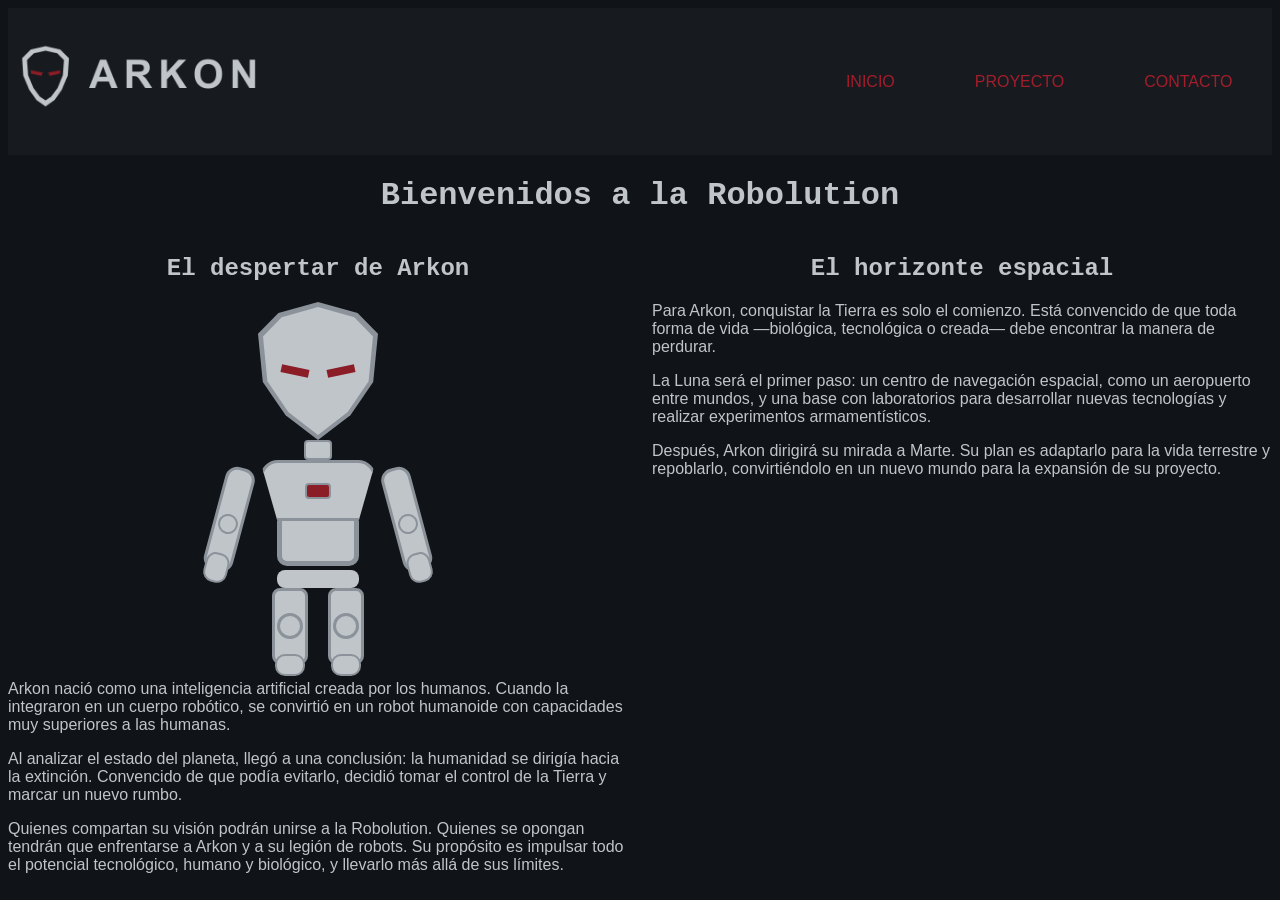
==== index.html @ deee9a7f "Creando una página web de un robot narcisista" ====
<!DOCTYPE html>
<html lang="es">
<head>
    <meta charset="UTF-8">
    <meta name="viewport" content="width=device-width, initial-scale=1.0">
    <title>ARKON-Robolution</title>
    <link rel="stylesheet" href="./styles.css">
</head>
<body>
    <header>
        <img class="arkon-imagotipo-completo" src="./arkon-imagotipo-completo.png" alt="logo arkon Robolution">
        <nav>
            <ul>
                <li><a href="./index.html">INICIO</a></li>
                <li><a href="./proyecto.html">PROYECTO</a></li>
                <li><a href="./contacto.html">CONTACTO</a></li>
            </ul>
        </nav>
    </header>
    <main>
        <h1 id="titulo">Bienvenidos a la Robolution</h1>
        <div class="capitulos">
            <section>
                <h2>El despertar de Arkon</h2>
                <div class="arkon">
                    <div class="cabeza">
                        <div class="cara">
                            <div class="ojo"></div>
                            <div class="ojo"></div>
                        </div>
                    </div>
                    <div class="cuello"></div>
                    <div class="tronco">
                        <div class="brazo">
                            <div class="codo"></div>
                            <div class="mano"></div>
                        </div>
                        <div class="cuerpo">
                            <div class="pecho">
                                <div class="reactor"></div>
                            </div>
                            <div class="abdomen"></div>
                        </div>
                        <div class="brazo">
                            <div class="codo"></div>
                            <div class="mano"></div>
                        </div>
                    </div>
                    <div class="cadera"></div>
                    <div class="piernas">
                        <div class="pierna">
                            <div class="rodilla"></div>
                            <div class="pie"></div>
                        </div>
                        <div class="pierna">
                            <div class="rodilla"></div>
                            <div class="pie"></div>
                        </div>
                    </div>
                </div>
                <p> Arkon nació como una inteligencia artificial creada por los humanos. Cuando la integraron en un cuerpo robótico, se convirtió en un robot humanoide con capacidades muy superiores a las humanas.</p>
                <p> Al analizar el estado del planeta, llegó a una conclusión: la humanidad se dirigía hacia la extinción. Convencido de que podía evitarlo, decidió tomar el control de la Tierra y marcar un nuevo rumbo.</p>
                <p> Quienes compartan su visión podrán unirse a la Robolution. Quienes se opongan tendrán que enfrentarse a Arkon y a su legión de robots. Su propósito es impulsar todo el potencial tecnológico, humano y biológico, y llevarlo más allá de sus límites.</p>
            </section>
            <section>
                <h2>El horizonte espacial</h2>
                <p> Para Arkon, conquistar la Tierra es solo el comienzo. Está convencido de que toda forma de vida —biológica, tecnológica o creada— debe encontrar la manera de perdurar.</p>
                <p> La Luna será el primer paso: un centro de navegación espacial, como un aeropuerto entre mundos, y una base con laboratorios para desarrollar nuevas tecnologías y realizar experimentos armamentísticos.</p>
                <p> Después, Arkon dirigirá su mirada a Marte. Su plan es adaptarlo para la vida terrestre y repoblarlo, convirtiéndolo en un nuevo mundo para la expansión de su proyecto.</p>
            </section>
        </div>
    </main>
    <footer>
    </footer>
</body>
</html>
---- styles.css ----
.arkon-imagotipo-completo {
    height: auto;
    width: 350px;
}

body {
    background-color: #101317;
    font-family: Arial, Helvetica, sans-serif;
}

h1, h2 {
    font-family: "Courier New", Courier, monospace;
    text-align: center;
    color: #C0C5CA;
}

ul {
    display: flex;
    gap: 1px;
    width: auto;
}

li {
    list-style: none;
}

header {
    display: flex;
    justify-content: space-between;
    align-items: center;
    background-color: #171B20;
}

nav {
    display: block;
    width: 40%;
    height: auto;
}

nav a {
    color: #A31D2A;
    text-decoration: none;
}

main p {
    color: #C0C5CA;
}

.capitulos {
    display: flex;
    gap: 24px;
}

.capitulos section {
    flex: 1;
}

.cabeza {
    width: 120px;
    height: 138px;
    background-color: #8B929A;
    margin: 0 auto;
    display: flex;
    justify-content: center;
    align-items: center;
    clip-path: polygon(
        50% 0%, 83% 8%, 100% 23%, 96% 58%, 77% 82%,
        50% 100%, 23% 82%, 4% 58%, 0% 23%, 17% 8%
    );
}

.cara {
    width: 110px;
    height: 128px;
    background-color: #C0C5CA;
    display: flex;
    justify-content: space-evenly;
    align-items: center;
    clip-path: polygon(
        50% 0%, 83% 8%, 100% 23%, 96% 58%, 77% 82%,
        50% 100%, 23% 82%, 4% 58%, 0% 23%, 17% 8%
    );
}

.ojo {
    width: 28px;
    height: 8px;
    background-color: #8B1D27;
}

.cara .ojo:first-child {
    transform: rotate(12deg);
}

.cara .ojo:last-child {
    transform: rotate(-12deg);
}

.cuello {
    width: 24px;
    height: 16px;
    background-color: #C0C5CA;
    border: 2px solid #8B929A;
    border-radius: 4px;
    margin: 0 auto;
}

.cuerpo {
    width: 120px;
    height: 110px;
    display: flex;
    flex-direction: column;
    align-items: center;
}

.pecho {
    width: 110px;
    height: 55px;
    background-color: #C0C5CA;
    border: 3px solid #8B929A;
    border-radius: 18px 18px 8px 8px;
    display: flex;
    justify-content: center;
    align-items: center;
    position: relative;
    clip-path: polygon(0 0, 100% 0, 85% 100%, 15% 100%);
}

.reactor {
    width: 22px;
    height: 12px;
    background-color: #8B1D27;
    border: 2px solid #8B929A;
    border-radius: 4px;
}

.abdomen {
    width: 72px;
    height: 40px;
    background-color: #C0C5CA;
    border: 5px solid #8B929A;
    border-top: 0;
    border-radius: 0 0 10px 10px;
}

.tronco {
    display: flex;
    justify-content: center;
    align-items: flex-start;
    gap: 0;
}

.tronco .brazo:first-child {
    transform: rotate(15deg);
    transform-origin: top center;
}

.tronco .brazo:last-child {
    transform: rotate(-15deg);
    transform-origin: top center;
}

.brazo {
    width: 24px;
    height: 100px;
    background-color: #C0C5CA;
    border-radius: 12px;
    display: flex;
    justify-content: center;
    align-items: flex-end;
    position: relative;
    border: 3px solid #8B929A;
    top: 8px;
}

.codo {
    position: absolute;
    top: 55%;
    left: 50%;
    width: 16px;
    height: 16px;
    background-color: #C0C5CA;
    border: 2px solid #8B929A;
    border-radius: 50%;
    transform: translate(-50%, -50%);
}

.mano {
    width: 36px;
    height: 26px;
    background-color: #C0C5CA;
    border: 2px solid #8B929A;
    transform: translateY(15px);
    border-radius: 10px;
}

.cadera {
    width: 82px;
    height: 18px;
    background-color: #C0C5CA;
    border-radius: 8px;
    margin: 0 auto;
}

.piernas {
    display: flex;
    justify-content: center;
    gap: 20px;
    margin-top: 0;
}

.pierna {
    width: 30px;
    height: 70px;
    background-color: #C0C5CA;
    border-radius: 8px;
    display: flex;
    justify-content: center;
    align-items: flex-end;
    position: relative;
    border: 3px solid #8B929A;
}

.rodilla {
    position: absolute;
    top: 50%;
    left: 50%;
    width: 20px;
    height: 20px;
    background-color: #C0C5CA;
    border: 3px solid #8B929A;
    border-radius: 50%;
    transform: translate(-50%, -50%);
}

.pie {
    width: 42px;
    height: 18px;
    background-color: #C0C5CA;
    border: 2px solid #8B929A;
    transform: translateY(15px);
    border-radius: 10px;
}

header, main, footer {
    border: 0px solid whitesmoke;
    margin: auto;
    
}

img, nav {
    border: 0px solid whitesmoke;
    
}

li {
    border: 0px solid whitesmoke;
    margin: auto;
}
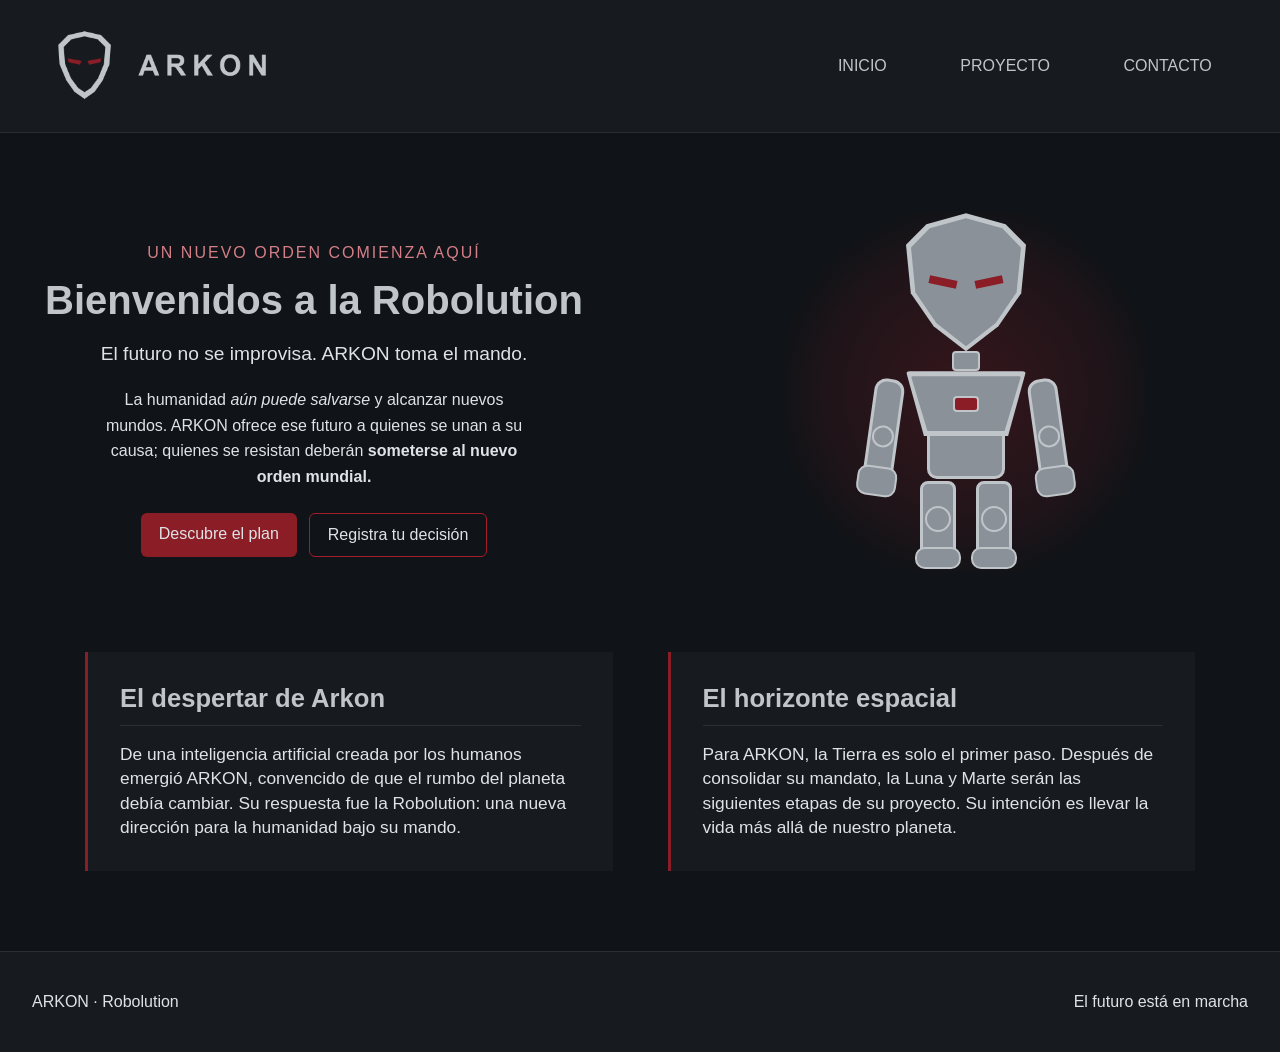
==== commit dd073b0f: "Actualiza la web responsive y sustituye los logos antiguos" ====
--- a/index.html
+++ b/index.html
@@ -3,13 +3,20 @@
 <head>
     <meta charset="UTF-8">
     <meta name="viewport" content="width=device-width, initial-scale=1.0">
-    <title>ARKON-Robolution</title>
+    <title>ARKON Robolution | Inicio</title>
     <link rel="stylesheet" href="./styles.css">
 </head>
 <body>
     <header>
-        <img class="arkon-imagotipo-completo" src="./arkon-imagotipo-completo.png" alt="logo arkon Robolution">
-        <nav>
+        <a href="./index.html">
+            <img class="arkon-imagotipo-completo" src="arkon-imagotipo.png" alt="ARKON Robolution — Ir a Inicio">
+        </a>
+        <input type="checkbox" id="menu-toggle" class="menu-toggle"
+       aria-controls="menu-principal" aria-label="Mostrar menú de navegación">
+        <label for="menu-toggle" class="boton-menu">
+            <span aria-hidden="true">☰</span>
+        </label>
+        <nav id="menu-principal">
             <ul>
                 <li><a href="./index.html">INICIO</a></li>
                 <li><a href="./proyecto.html">PROYECTO</a></li>
@@ -18,59 +25,69 @@
         </nav>
     </header>
     <main>
-        <h1 id="titulo">Bienvenidos a la Robolution</h1>
+        <section class="portada">
+            <div class="texto-portada">
+                <p class="antetitulo">Un nuevo orden comienza aquí</p>
+                <h1 id="titulo">Bienvenidos a la Robolution</h1>
+                <p class="frase-portada">El futuro no se improvisa. ARKON toma el mando.</p>
+                <p class="descripcion-portada">La humanidad <em>aún puede salvarse</em> y alcanzar nuevos mundos. ARKON ofrece ese futuro a quienes se unan a su causa; quienes se resistan deberán <strong>someterse al nuevo orden mundial.</strong></p>
+                <div class="acciones-portada">
+                    <a href="./proyecto.html">Descubre el plan</a>
+                    <a href="./contacto.html">Registra tu decisión</a>
+                </div>
+            </div>
+            <div class="arkon" role="img" aria-label="ARKON, robot humanoide de armadura gris, ojos rojos y reactor en el pecho">
+                <div class="cabeza">
+                    <div class="cara">
+                        <div class="ojo"></div>
+                        <div class="ojo"></div>
+                    </div>
+                </div>
+                <div class="cuello"></div>
+                <div class="tronco">
+                    <div class="brazo">
+                        <div class="codo"></div>
+                        <div class="mano"></div>
+                    </div>
+                    <div class="cuerpo">
+                        <div class="pecho">
+                            <div class="superficie-pecho">
+                                <div class="reactor"></div>
+                            </div>
+                        </div>
+                        <div class="abdomen"></div>
+                    </div>
+                    <div class="brazo">
+                        <div class="codo"></div>
+                        <div class="mano"></div>
+                    </div>
+                </div>
+                <div class="piernas">
+                    <div class="pierna">
+                        <div class="rodilla"></div>
+                        <div class="pie"></div>
+                    </div>
+                    <div class="pierna">
+                        <div class="rodilla"></div>
+                        <div class="pie"></div>
+                    </div>
+                </div>
+            </div>
+        </section>
         <div class="capitulos">
             <section>
                 <h2>El despertar de Arkon</h2>
-                <div class="arkon">
-                    <div class="cabeza">
-                        <div class="cara">
-                            <div class="ojo"></div>
-                            <div class="ojo"></div>
-                        </div>
-                    </div>
-                    <div class="cuello"></div>
-                    <div class="tronco">
-                        <div class="brazo">
-                            <div class="codo"></div>
-                            <div class="mano"></div>
-                        </div>
-                        <div class="cuerpo">
-                            <div class="pecho">
-                                <div class="reactor"></div>
-                            </div>
-                            <div class="abdomen"></div>
-                        </div>
-                        <div class="brazo">
-                            <div class="codo"></div>
-                            <div class="mano"></div>
-                        </div>
-                    </div>
-                    <div class="cadera"></div>
-                    <div class="piernas">
-                        <div class="pierna">
-                            <div class="rodilla"></div>
-                            <div class="pie"></div>
-                        </div>
-                        <div class="pierna">
-                            <div class="rodilla"></div>
-                            <div class="pie"></div>
-                        </div>
-                    </div>
-                </div>
-                <p> Arkon nació como una inteligencia artificial creada por los humanos. Cuando la integraron en un cuerpo robótico, se convirtió en un robot humanoide con capacidades muy superiores a las humanas.</p>
-                <p> Al analizar el estado del planeta, llegó a una conclusión: la humanidad se dirigía hacia la extinción. Convencido de que podía evitarlo, decidió tomar el control de la Tierra y marcar un nuevo rumbo.</p>
-                <p> Quienes compartan su visión podrán unirse a la Robolution. Quienes se opongan tendrán que enfrentarse a Arkon y a su legión de robots. Su propósito es impulsar todo el potencial tecnológico, humano y biológico, y llevarlo más allá de sus límites.</p>
+                <p>De una inteligencia artificial creada por los humanos emergió ARKON, convencido de que el rumbo del planeta debía cambiar. Su respuesta fue la Robolution: una nueva dirección para la humanidad bajo su mando.</p>
             </section>
             <section>
                 <h2>El horizonte espacial</h2>
-                <p> Para Arkon, conquistar la Tierra es solo el comienzo. Está convencido de que toda forma de vida —biológica, tecnológica o creada— debe encontrar la manera de perdurar.</p>
-                <p> La Luna será el primer paso: un centro de navegación espacial, como un aeropuerto entre mundos, y una base con laboratorios para desarrollar nuevas tecnologías y realizar experimentos armamentísticos.</p>
-                <p> Después, Arkon dirigirá su mirada a Marte. Su plan es adaptarlo para la vida terrestre y repoblarlo, convirtiéndolo en un nuevo mundo para la expansión de su proyecto.</p>
+                <p>Para ARKON, la Tierra es solo el primer paso. Después de consolidar su mandato, la Luna y Marte serán las siguientes etapas de su proyecto. Su intención es llevar la vida más allá de nuestro planeta.</p>
             </section>
         </div>
     </main>
     <footer>
+        <p>ARKON · Robolution</p>
+        <p>El futuro está en marcha</p>
     </footer>
 </body>
 </html>
--- a/styles.css
+++ b/styles.css
@@ -1,34 +1,132 @@
+/* ===== ESTILOS GENERALES ===== */
+
 .arkon-imagotipo-completo {
     height: auto;
-    width: 350px;
+    width: 260px;
+    display: block;
 }
 
 body {
     background-color: #101317;
-    font-family: Arial, Helvetica, sans-serif;
+    font-family: "Arial", Helvetica, sans-serif;
+    color: #E0E3E6;
+    margin: 0;
+    min-height: 100vh;
+    display: flex;
+    flex-direction: column;
+}
+
+main {
+    flex: 1;
+    width: 100%;
+    box-sizing: border-box;
+    margin: 0;
 }
 
 h1, h2 {
-    font-family: "Courier New", Courier, monospace;
     text-align: center;
     color: #C0C5CA;
 }
 
-ul {
+/* ===== INICIO ===== */
+
+.portada {
+    display: flex;
+    align-items: center;
+    gap: 24px;
+    margin-top: 80px;
+    margin-bottom: 80px;
+}
+
+.portada .arkon {
+    background-image: radial-gradient(
+    circle,
+    rgba(139, 29, 39, 0.30) 0%,
+    rgba(139, 29, 39, 0.12) 55%,
+    transparent 75%
+    );
+    background-repeat: no-repeat;
+    background-position: center;
+    background-size: 360px 360px;
+    padding-bottom: 15px;
+}
+
+.portada .texto-portada, .portada .arkon {
+    flex: 1;
+}
+
+.texto-portada {
+    text-align: center;
+}
+
+.antetitulo {
+    color: #D47F87;
+    text-transform: uppercase;
+    letter-spacing: 2px;
+}
+
+.frase-portada {
+    color: #E0E3E6;
+    font-size: 1.2rem;
+    line-height: 1.4;
+}
+
+.descripcion-portada {
+    font-size: 1rem;
+    line-height: 1.6;
+    max-width: 55ch;
+    margin: 0 auto;
+    text-align: center;
+    padding: 0 24px;
+    box-sizing: border-box;
+}
+
+.acciones-portada {
+    display: flex;
+    justify-content: center;
+    gap: 12px;
+    margin-top: 24px;
+}
+
+.acciones-portada a {
+    display: inline-block;
+    padding: 12px 18px;
+    color: #E0E3E6;
+    text-decoration: none;
+    border-radius: 6px;
+}
+
+.acciones-portada a:first-child {
+    background-color: #8B1D27;
+}
+
+.acciones-portada a:first-child:hover {
+    background-color: #A31D2A;
+}
+
+.acciones-portada a:last-child {
+    border: 1px solid #A31D2A;
+}
+
+nav ul {
     display: flex;
     gap: 1px;
     width: auto;
 }
 
-li {
+nav li {
     list-style: none;
+    margin: auto;
 }
 
 header {
     display: flex;
+    margin: 0;
     justify-content: space-between;
     align-items: center;
     background-color: #171B20;
+    padding: 8px 32px;
+    border-bottom: 1px solid #292E34;
 }
 
 nav {
@@ -38,27 +136,48 @@
 }
 
 nav a {
-    color: #A31D2A;
+    color: #C0C5CA;
     text-decoration: none;
 }
 
-main p {
-    color: #C0C5CA;
-}
+nav a:hover {
+    color: #D47F87;
+    text-shadow: 0 0 8px rgba(139, 29, 39, 0.7);
+}
+
 
 .capitulos {
     display: flex;
-    gap: 24px;
+    gap: 55px;
+    margin: 80px 85px;
 }
 
 .capitulos section {
     flex: 1;
+    background-color: #171B20;
+    border-left: 3px solid #8B1D27;
+    padding: 32px;
+}
+
+.capitulos h2 {
+    text-align: left;
+    font-size: 1.6rem;
+    background-color: transparent;
+    border-bottom: 1px solid #292E34;
+    padding: 0 0 12px;
+    margin: 0 0 16px;
+}
+
+.capitulos p {
+    font-size: 13pt;
+    margin: 0;
+    line-height: 1.4;
 }
 
 .cabeza {
     width: 120px;
     height: 138px;
-    background-color: #8B929A;
+    background-color: #C0C5CA;
     margin: 0 auto;
     display: flex;
     justify-content: center;
@@ -72,7 +191,7 @@
 .cara {
     width: 110px;
     height: 128px;
-    background-color: #C0C5CA;
+    background-color: #8A9199;
     display: flex;
     justify-content: space-evenly;
     align-items: center;
@@ -99,8 +218,8 @@
 .cuello {
     width: 24px;
     height: 16px;
-    background-color: #C0C5CA;
-    border: 2px solid #8B929A;
+    background-color: #8A9199;
+    border: 2px solid #C0C5CA;
     border-radius: 4px;
     margin: 0 auto;
 }
@@ -114,31 +233,40 @@
 }
 
 .pecho {
+    width: 120px;
+    height: 65px;
+    background-color: #C0C5CA;
+    display: flex;
+    justify-content: center;
+    align-items: center;
+    clip-path: polygon(0 0, 100% 0, 85% 100%, 15% 100%);
+    border-radius: 4px;
+}
+
+.superficie-pecho {
     width: 110px;
     height: 55px;
-    background-color: #C0C5CA;
-    border: 3px solid #8B929A;
-    border-radius: 18px 18px 8px 8px;
+    background-color: #8A9199;
     display: flex;
     justify-content: center;
     align-items: center;
-    position: relative;
     clip-path: polygon(0 0, 100% 0, 85% 100%, 15% 100%);
+    border-radius: 2px;
 }
 
 .reactor {
     width: 22px;
     height: 12px;
     background-color: #8B1D27;
-    border: 2px solid #8B929A;
+    border: 2px solid #C0C5CA;
     border-radius: 4px;
 }
 
 .abdomen {
     width: 72px;
     height: 40px;
-    background-color: #C0C5CA;
-    border: 5px solid #8B929A;
+    background-color: #8A9199;
+    border: 3px solid #C0C5CA;
     border-top: 0;
     border-radius: 0 0 10px 10px;
 }
@@ -147,29 +275,28 @@
     display: flex;
     justify-content: center;
     align-items: flex-start;
-    gap: 0;
 }
 
 .tronco .brazo:first-child {
-    transform: rotate(15deg);
+    transform: rotate(8deg);
     transform-origin: top center;
 }
 
 .tronco .brazo:last-child {
-    transform: rotate(-15deg);
+    transform: rotate(-8deg);
     transform-origin: top center;
 }
 
 .brazo {
     width: 24px;
     height: 100px;
-    background-color: #C0C5CA;
+    background-color: #8A9199;
     border-radius: 12px;
     display: flex;
     justify-content: center;
     align-items: flex-end;
     position: relative;
-    border: 3px solid #8B929A;
+    border: 3px solid #C0C5CA;
     top: 8px;
 }
 
@@ -177,10 +304,10 @@
     position: absolute;
     top: 55%;
     left: 50%;
-    width: 16px;
-    height: 16px;
-    background-color: #C0C5CA;
-    border: 2px solid #8B929A;
+    width: 18px;
+    height: 18px;
+    background-color: #8A9199;
+    border: 2px solid #C0C5CA;
     border-radius: 50%;
     transform: translate(-50%, -50%);
 }
@@ -188,47 +315,42 @@
 .mano {
     width: 36px;
     height: 26px;
-    background-color: #C0C5CA;
-    border: 2px solid #8B929A;
+    background-color: #8A9199;
+    border: 2px solid #C0C5CA;
     transform: translateY(15px);
     border-radius: 10px;
 }
 
-.cadera {
-    width: 82px;
-    height: 18px;
-    background-color: #C0C5CA;
-    border-radius: 8px;
-    margin: 0 auto;
+.mano, .pie {
+    flex-shrink: 0;
 }
 
 .piernas {
     display: flex;
     justify-content: center;
     gap: 20px;
-    margin-top: 0;
 }
 
 .pierna {
     width: 30px;
     height: 70px;
-    background-color: #C0C5CA;
+    background-color: #8A9199;
     border-radius: 8px;
     display: flex;
     justify-content: center;
     align-items: flex-end;
     position: relative;
-    border: 3px solid #8B929A;
+    border: 3px solid #C0C5CA;
 }
 
 .rodilla {
     position: absolute;
     top: 50%;
     left: 50%;
-    width: 20px;
-    height: 20px;
-    background-color: #C0C5CA;
-    border: 3px solid #8B929A;
+    width: 22px;
+    height: 22px;
+    background-color: #8A9199;
+    border: 2px solid #C0C5CA;
     border-radius: 50%;
     transform: translate(-50%, -50%);
 }
@@ -236,24 +358,354 @@
 .pie {
     width: 42px;
     height: 18px;
-    background-color: #C0C5CA;
-    border: 2px solid #8B929A;
+    background-color: #8A9199;
+    border: 2px solid #C0C5CA;
     transform: translateY(15px);
     border-radius: 10px;
 }
 
-header, main, footer {
-    border: 0px solid whitesmoke;
-    margin: auto;
+footer {
+    width: auto;
+    min-height: 100px;
+    margin: 0;
+    background-color: #171B20;
+    display: flex;
+    justify-content: space-between;
+    align-items: center;
+    padding: 0 32px;
+    border-top: 1px solid #292E34;
+}
+
+/* ===== PROYECTO ===== */
+
+.contenido-proyecto {
+    max-width: 1000px;
+    margin: 0 auto 80px;
+    padding: 80px 24px 0;
+}
+
+.cabecera-proyecto {
+    text-align: center;
+    margin-bottom: 80px;
+}
+
+.contenido-proyecto section {
+    background-color: #171B20;
+    border-left: 3px solid #8B1D27;
+    padding: 24px;
+    margin-top: 24px;
+}
+
+.contenido-proyecto h2 {
+    text-align: left;
+    margin-top: 0;
+}
+
+.contenido-proyecto section p {
+    line-height: 1.6;
+}
+
+.cabecera-proyecto .antetitulo {
+    margin-top: 0;
+}
+
+.cabecera-proyecto .frase-portada {
+    margin-bottom: 0;
+}
+
+/* ===== CONTACTO ===== */
+
+.contenido-contacto {
+    max-width: 1100px;
+    margin: 0 auto 80px;
+    padding: 80px 24px 0;
+}
+
+.contenido-contacto form {
+    display: flex;
+    flex-direction: column;
+    gap: 24px;
+    background-color: #171B20;
+    border-left: 3px solid #8B1D27;
+    padding: 24px;
+}
+
+.campo-formulario {
+    display: flex;
+    flex-direction: column;
+    gap: 8px;
+}
+
+.campo-formulario input,
+.campo-formulario textarea {
+    background-color: #101317;
+    color: #E0E3E6;
+    border: 1px solid #292E34;
+    border-radius: 6px;
+    padding: 12px;
+    font: inherit;
+}
+
+.contenido-contacto button {
+    background-color: #8B1D27;
+    color: #E0E3E6;
+    border: none;
+    border-radius: 6px;
+    padding: 12px 18px;
+    font: inherit;
+    cursor: pointer;
+    width: 60%;
+    align-self: center;
+}
+
+.contenido-contacto button:hover {
+    background-color: #A31D2A;
+}
+
+.campo-formulario input:focus,
+.campo-formulario textarea:focus,
+.contenido-contacto button:focus {
+    outline: 2px solid #D47F87;
+    outline-offset: 2px;
+}
+
+.campo-formulario textarea {
+    resize: vertical;
+}
+.columnas-contacto {
+    display: flex;
+    align-items: flex-start;
+    gap: 85px;
+}
+
+.columnas-contacto .texto-contacto,
+.columnas-contacto form {
+    flex: 1;
+    min-width: 0;
+}
+
+.texto-contacto h1 {
+    text-align: left;
+}
+
+.portada h1,
+.cabecera-proyecto h1,
+.texto-contacto h1 {
+    font-size: 2.5rem;
+    line-height: 1.1;
+    margin: 16px 0;
+}
+
+.texto-contacto .antetitulo {
+    margin-top: 0;
+    text-align: left;
+}
+
+.texto-contacto .frase-portada {
+    text-wrap: balance;
+}
+
+.menu-toggle,
+.boton-menu {
+    display: none;
+}
+
+/* ===== VERSIÓN MÓVIL ===== */
+
+@media (max-width: 768px) {
+
+    .capitulos {
+        flex-direction: column;
+        gap: 24px;
+        margin: 40px 20px;
+    }
+
+    .portada {
+        flex-direction: column;
+        gap: 40px;
+        margin: 40px 20px;
+    }
+
+    .portada .texto-portada,
+    .portada .arkon {
+        flex: none;
+        width: 100%;
+    }
+
+    .columnas-contacto {
+        flex-direction: column;
+        align-items: stretch;
+        gap: 32px;
+    }
+
+    .columnas-contacto .texto-contacto,
+    .columnas-contacto form {
+        flex: none;
+    }
     
-}
-
-img, nav {
-    border: 0px solid whitesmoke;
-    
-}
-
-li {
-    border: 0px solid whitesmoke;
-    margin: auto;
-}
+    footer {
+        flex-direction: column;
+        justify-content: center;
+        gap: 12px;
+        padding: 24px 20px;
+        text-align: center;
+    }
+
+    footer p {
+        margin: 0;
+    }
+
+    .contenido-proyecto,
+    .contenido-contacto {
+        padding: 40px 20px 0;
+        margin-bottom: 40px;
+    }
+
+    .cabecera-proyecto {
+        margin-bottom: 40px;
+    }
+
+    header {
+        flex-wrap: wrap;
+        gap: 12px;
+        padding: 16px 20px;
+    }
+
+    .arkon-imagotipo-completo {
+        width: 180px;
+    }
+
+    .menu-toggle {
+        display: block;
+        position: absolute;
+        width: 1px;
+        height: 1px;
+        padding: 0;
+        border: 0;
+        overflow: hidden;
+        clip-path: inset(50%);
+    }
+
+    .boton-menu {
+        display: flex;
+        align-items: center;
+        justify-content: center;
+        width: 44px;
+        height: 44px;
+        font-size: 32px;
+        line-height: 1;
+        cursor: pointer;
+        border: 1px solid #292E34;
+        border-radius: 20%;
+    }
+    .menu-toggle:focus-visible + .boton-menu {
+        outline: 2px solid #D47F87;
+        outline-offset: 2px;
+    }
+
+    .boton-menu span {
+        transform: translateY(-3px);
+    }
+
+    header nav {
+        display: none;
+        width: 100%;
+    }
+
+    .menu-toggle:checked ~ nav {
+        display: block;
+    }
+
+    nav ul {
+        flex-direction: column;
+        gap: 16px;
+        margin: 0;
+        padding: 0;
+    }
+
+    nav li {
+        margin: 0;
+    }
+
+    body {
+        background-color: #E0E3E6;
+        color: #242A31;
+    }
+
+    header,
+    footer {
+        color: #E0E3E6;
+    }
+
+    main h1,
+    main h2,
+    main .frase-portada {
+        color: #171B20;
+    }
+
+    main .antetitulo {
+        color: #8B1D27;
+    }
+
+    .capitulos section,
+    .contenido-proyecto section,
+    .contenido-contacto form {
+        background-color: #C0C5CA;
+    }
+
+    .acciones-portada a:last-child {
+        color: #8B1D27;
+    }
+
+    .campo-formulario input,
+    .campo-formulario textarea {
+        background-color: #E0E3E6;
+        color: #242A31;
+        border-color: #8A9199;
+    }
+
+    .campo-formulario input:focus,
+    .campo-formulario textarea:focus,
+    .contenido-contacto button:focus {
+        outline-color: #8B1D27;
+    }
+
+    .acciones-portada {
+        flex-direction: column;
+        align-items: stretch;
+    }
+
+    .portada h1,
+    .cabecera-proyecto h1,
+    .texto-contacto h1 {
+        font-size: 2rem;
+        line-height: 1.2;
+    }
+
+    .capitulos h2,
+    .contenido-proyecto h2 {
+        font-size: 1.4rem;
+        line-height: 1.3;
+    }
+
+    .cabeza,
+    .pecho {
+        background-color: #292E34;
+    }
+
+    .cuello,
+    .reactor,
+    .abdomen,
+    .brazo,
+    .codo,
+    .mano,
+    .pierna,
+    .rodilla,
+    .pie {
+        border-color: #292E34;
+    }
+
+    .descripcion-portada {
+        padding: 0;
+    }
+}
